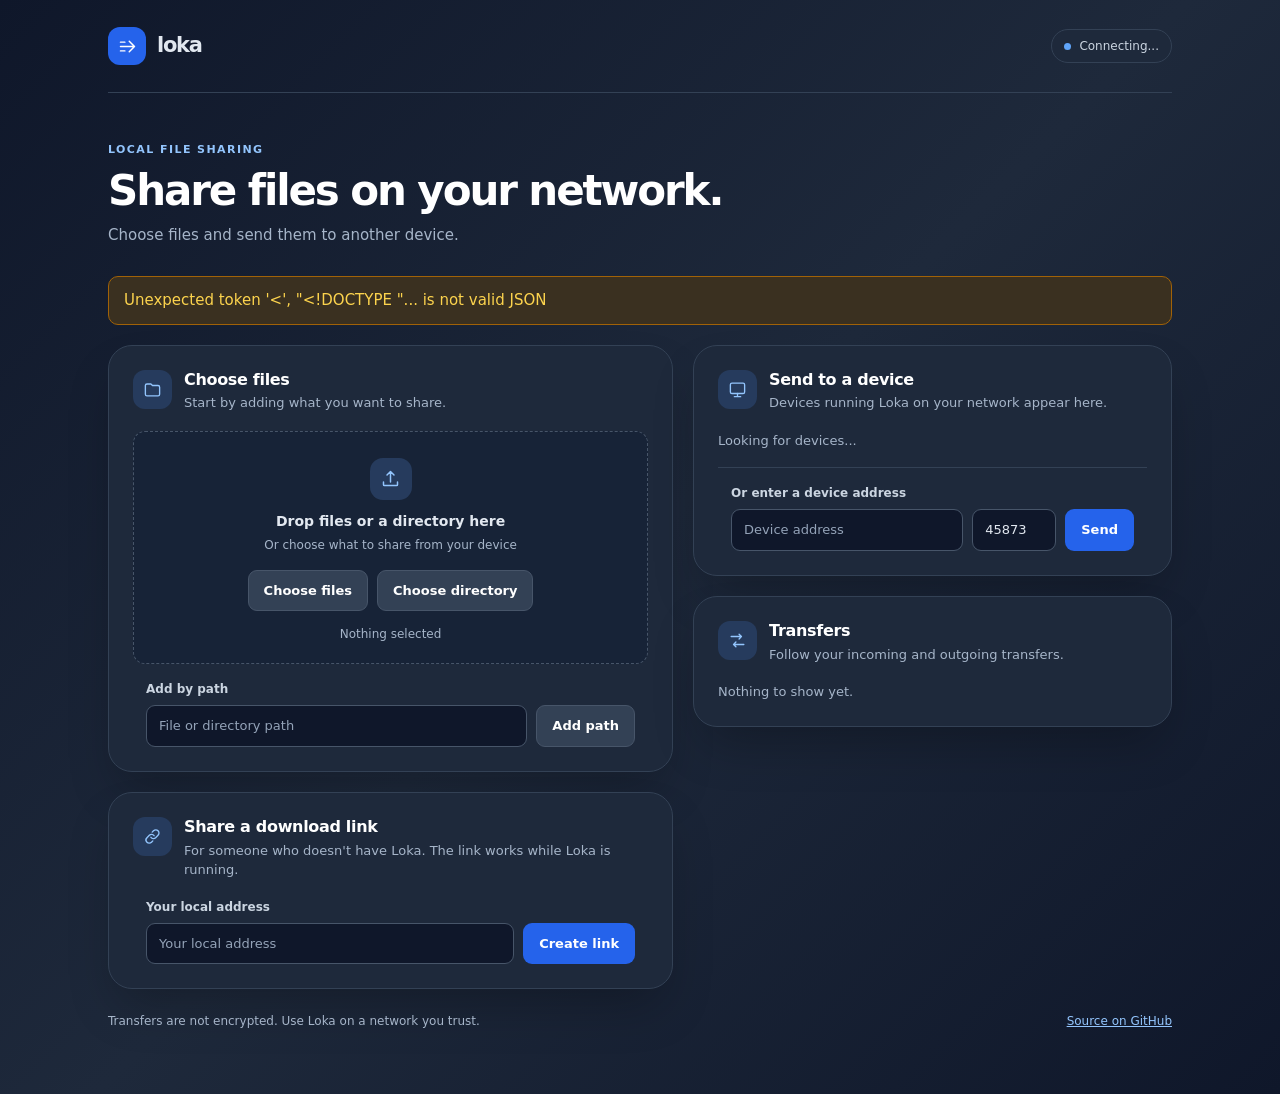
==== index.html @ 394bac28 "chore!: remove the python implementation Delete the Python package, its tests, the packaging files a" ====
<!doctype html>
<html lang="en">
<head>
<meta charset="utf-8">
<meta name="viewport" content="width=device-width,initial-scale=1">
<title>Loka local file sharing</title>
<style>
:root{color-scheme:dark;--ink:#e2e8f0;--muted:#a6b5c9;--line:#334155;--accent:#2563eb;--accent-hover:#1d4ed8;--soft:#263b5d;--row-padding:12px;--action-inset:calc(var(--row-padding) + 1px)}
*{box-sizing:border-box}
body{margin:0;min-height:100vh;background:linear-gradient(135deg,#0f172a,#1e293b,#0f172a);color:var(--ink);font:15px/1.5 ui-sans-serif,system-ui,-apple-system,BlinkMacSystemFont,"Segoe UI",sans-serif}
main{max-width:1120px;margin:auto;padding:0 28px 64px}
header{display:flex;align-items:center;justify-content:space-between;gap:20px;padding:27px 0;border-bottom:1px solid var(--line)}
.brand{display:flex;align-items:center;gap:11px}.logo{display:grid;place-items:center;width:38px;height:38px;border-radius:12px;background:var(--accent);color:white}
.logo svg,.section-icon svg,.drop-icon svg{width:21px;height:21px;fill:none;stroke:currentColor;stroke-width:1.7;stroke-linecap:round;stroke-linejoin:round}
.brand-name{font-size:21px;letter-spacing:-.06em;font-weight:750}.device-badge{display:flex;align-items:center;gap:8px;background:#1e293b;border:1px solid var(--line);border-radius:99px;padding:7px 12px;font-size:12px;color:#cbd5e1;overflow-wrap:anywhere}.device-badge:before{content:"";width:7px;height:7px;flex:none;border-radius:50%;background:#60a5fa}
.intro{padding:49px 0 30px}.eyebrow{margin:0 0 8px;color:#93c5fd;font-size:11px;font-weight:750;letter-spacing:.13em;text-transform:uppercase}h1{margin:0;color:#fff;font-size:clamp(30px,4vw,42px);line-height:1.12;letter-spacing:-.05em;font-weight:700}.intro p:last-child{margin:10px 0 0;color:var(--muted);font-size:15px}
.layout{display:grid;grid-template-columns:minmax(0,1.18fr) minmax(0,1fr);gap:20px;align-items:start}.column{display:grid;gap:20px}.card{min-width:0;background:#1e293b;border:1px solid #334155;border-radius:1.5rem;padding:24px;box-shadow:0 25px 50px -12px #0004}.card-heading{display:flex;align-items:flex-start;gap:12px;margin-bottom:18px}.section-icon{display:grid;place-items:center;flex:none;width:39px;height:39px;border-radius:12px;background:var(--soft);color:#93c5fd}.section-icon svg{width:19px;height:19px}.card-heading h2{margin:0;color:#fff;font-size:16px;line-height:1.3;letter-spacing:-.02em}.card-heading p{margin:3px 0 0;color:var(--muted);font-size:13px}
.row{display:flex;gap:9px;align-items:center;flex-wrap:wrap}.row>*{min-width:0}input:not([type=file]){background:#0f172a;border:1px solid #475569;border-radius:9px;color:var(--ink);padding:10px 12px;font:inherit;font-size:13px;flex:1;min-width:10rem}input::placeholder{color:#94a3b8}button,.button{border:1px solid transparent;border-radius:9px;background:var(--accent);color:#fff;padding:10px 15px;font:inherit;font-size:13px;font-weight:650;cursor:pointer;transition:background .15s,border-color .15s}button:hover,.button:hover{background:var(--accent-hover)}button.secondary,.button.secondary{background:#334155;color:#fff;border-color:#475569}button.secondary:hover,.button.secondary:hover{background:#475569;border-color:#64748b}button:disabled{opacity:.5;cursor:wait}:focus-visible,.button:focus-within{outline:3px solid #93c5fd;outline-offset:2px}
.drop{border:1.5px dashed #475569;border-radius:12px;background:#172337;padding:26px 16px 20px;text-align:center;margin-bottom:16px}.drop.over{border-color:#60a5fa;background:#263b5d}.drop-icon{display:grid;place-items:center;width:42px;height:42px;margin:0 auto 11px;border-radius:13px;background:var(--soft);color:#93c5fd}.drop-title{margin:0;font-weight:650;font-size:14px}.drop-help{margin:4px 0 16px;color:var(--muted);font-size:12px}.drop .row{justify-content:center}#selection{margin:14px 0 0;color:var(--muted);font-size:12px}label.button{display:inline-block}input[type=file]{position:absolute;width:1px;height:1px;overflow:hidden;opacity:0}
.field-label{display:block;margin:0 var(--action-inset) 7px;font-size:12px;font-weight:650;color:#cbd5e1}.manual{margin-top:17px;padding-top:16px;border-top:1px solid #334155}.manual .row{align-items:stretch}#port{flex:0 1 84px;min-width:68px}#selected{padding:0 var(--action-inset);list-style:none;overflow-wrap:anywhere}#selected:empty{display:none}#selected li{display:flex;align-items:center;justify-content:space-between;gap:12px;padding:8px 0;border-bottom:1px solid #334155;font-size:13px}#selected button{flex:none;padding:5px 9px;font-size:12px}
#peers>p,#transfers>p{margin:0;color:var(--muted);font-size:13px}.item{background:#33415580;border:1px solid #475569;border-radius:10px;padding:var(--row-padding);margin-top:10px;overflow-wrap:anywhere}.item strong{color:#fff}.item .row{justify-content:space-between}.item small,.muted,small{color:var(--muted)}.item button{margin-top:5px}.item .row button{margin-top:0}.notice{color:#fbbf24}progress{width:100%;height:.45rem;accent-color:#3b82f6}a{color:#93c5fd;overflow-wrap:anywhere}#message:empty,#incoming-error:empty{display:none}#message{margin-bottom:20px;padding:12px 15px;background:#3a3020;border:1px solid #a16207;border-radius:10px;color:#fcd34d;overflow-wrap:anywhere}.footer-note{margin:23px 0 0;color:#a6b5c9;font-size:12px}
.action-row{padding-inline:var(--action-inset)}
.action-row>button,#peers>.item>button{flex:none;margin-inline-start:auto}
#peers>.item{flex-wrap:nowrap}#peers>.item>button{margin-top:0}
#links button{display:block;margin-inline-start:auto}
.transfer-file,.transfer-files li{white-space:pre-wrap;overflow-wrap:anywhere}
.transfer-files{color:#cbd5e1;font-size:13px}
.transfer-files summary{cursor:pointer}
.transfer-files ul{max-height:12rem;overflow-y:auto;margin:6px 0;padding-inline-start:1.5rem}
.transfer-files li{padding-block:2px}
.footer-note{display:flex;justify-content:space-between;flex-wrap:wrap;gap:8px 20px}.footer-note p{margin:0}
dialog{width:calc(100% - 32px);max-width:480px;border:1px solid var(--line);border-radius:1.5rem;background:#1e293b;color:var(--ink);padding:26px;box-shadow:0 20px 70px #0008}dialog::backdrop{background:#020617b3}dialog h2{margin:0;color:#fff;font-size:20px;letter-spacing:-.03em}dialog p{color:var(--muted);font-size:14px}dialog .row{margin-top:16px}dialog .notice{color:#fbbf24}
@media(max-width:720px){main{padding:0 16px 40px}header{padding:19px 0}.intro{padding:34px 0 23px}.layout{grid-template-columns:1fr;gap:14px}#message{margin-bottom:14px}.column{display:contents}.choose-card{order:1}.device-card{order:2}.transfers-card{order:3}.link-card{order:4}.card{padding:20px}.device-badge{max-width:55%}}
@media(max-width:400px){.device-badge{font-size:11px}}
</style>
</head>
<body><main>
<header><div class="brand"><span class="logo" aria-hidden="true"><svg viewBox="0 0 24 24"><path d="M4 12h16M14 6l6 6-6 6M4 7h5M4 17h5"/></svg></span><span class="brand-name">loka</span></div><span class="device-badge" id="hostname">Connecting...</span></header>
<div class="intro"><p class="eyebrow">Local file sharing</p><h1>Share files on your network.</h1><p>Choose files and send them to another device.</p></div>
<div id="message" role="status"></div>
<div class="layout"><div class="column">
<section class="card choose-card"><div class="card-heading"><span class="section-icon" aria-hidden="true"><svg viewBox="0 0 24 24"><path d="M3 7a2 2 0 0 1 2-2h5l2 2h7a2 2 0 0 1 2 2v9a2 2 0 0 1-2 2H5a2 2 0 0 1-2-2z"/></svg></span><div><h2>Choose files</h2><p>Start by adding what you want to share.</p></div></div>
<div class="drop" id="drop"><span class="drop-icon" aria-hidden="true"><svg viewBox="0 0 24 24"><path d="M12 16V4m-4 4 4-4 4 4M4 16v3a1 1 0 0 0 1 1h14a1 1 0 0 0 1-1v-3"/></svg></span><p class="drop-title">Drop files or a directory here</p><p class="drop-help">Or choose what to share from your device</p><div class="row"><label class="button secondary">Choose files<input id="files" type="file" multiple></label><label class="button secondary">Choose directory<input id="directory" type="file" webkitdirectory multiple></label></div><p id="selection">Nothing selected</p></div>
<label class="field-label" for="paths">Add by path</label><div class="row action-row"><input id="paths" placeholder="File or directory path"><button class="secondary" id="add-path">Add path</button></div><ul id="selected"></ul></section>
<section class="card link-card"><div class="card-heading"><span class="section-icon" aria-hidden="true"><svg viewBox="0 0 24 24"><path d="M10 13a4 4 0 0 0 6 .5l3-3a4 4 0 0 0-5.7-5.7l-1.7 1.7M14 11a4 4 0 0 0-6-.5l-3 3a4 4 0 0 0 5.7 5.7l1.7-1.7"/></svg></span><div><h2>Share a download link</h2><p>For someone who doesn't have Loka. The link works while Loka is running.</p></div></div><label class="field-label" for="link-address">Your local address</label><div class="row action-row"><input id="link-address" placeholder="Your local address"><button id="share">Create link</button></div><div id="links"></div></section>
</div><div class="column">
<section class="card device-card"><div class="card-heading"><span class="section-icon" aria-hidden="true"><svg viewBox="0 0 24 24"><rect x="3" y="4" width="18" height="13" rx="2"/><path d="M8 21h8M12 17v4"/></svg></span><div><h2>Send to a device</h2><p>Devices running Loka on your network appear here.</p></div></div><div id="peers"><p>Looking for devices...</p></div><div class="manual"><label class="field-label" for="address">Or enter a device address</label><div class="row action-row"><input id="address" placeholder="Device address"><input id="port" value="45873" aria-label="Device port"><button id="send">Send</button></div></div></section>
<section class="card transfers-card"><div class="card-heading"><span class="section-icon" aria-hidden="true"><svg viewBox="0 0 24 24"><path d="M4 7h13m-3-3 3 3-3 3M20 17H7m3-3-3 3 3 3"/></svg></span><div><h2>Transfers</h2><p>Follow your incoming and outgoing transfers.</p></div></div><div id="transfers"><p>Nothing to show yet.</p></div></section>
</div></div><footer class="footer-note"><p>Transfers are not encrypted. Use Loka on a network you trust.</p><a href="https://github.com/sprytnyk/loka">Source on GitHub</a></footer>
</main>
<dialog id="incoming" aria-labelledby="incoming-title">
<h2 id="incoming-title">Incoming transfer</h2><p id="incoming-details"></p><div id="incoming-files"></div>
<div class="row"><input id="destination" placeholder="Destination directory" aria-label="Destination directory"><button type="button" class="secondary" id="choose-destination">Browse</button></div>
<p id="incoming-error" class="notice" role="alert"></p>
<div class="row"><button type="button" id="accept-incoming">Accept</button><button type="button" class="secondary" id="decline-incoming">Decline</button></div>
</dialog>
<script>
const key='__LOKA_KEY__';
let selected=[], addressEdited=false, incomingId=null, pendingSelections=new Map();
let renderedPeers;
let actionMessage = '', connectionMessage = '';
const $=id=>document.getElementById(id);
const escapeHtml=s=>String(s).replace(/[&<>"']/g,c=>({'&':'&amp;','<':'&lt;','>':'&gt;','"':'&quot;',"'":'&#39;'}[c]));
function renderMessage() {
  const notice = $('message');
  const text = actionMessage || connectionMessage;
  if (notice.textContent !== text) notice.textContent = text;
}
function message(text) {
  actionMessage = text;
  renderMessage();
}
async function request(path, options) {
  if (location.protocol === 'file:') {
    throw Error('This is a saved copy. Start Loka and open the address it prints.');
  }
  let response;
  try {
    response = await fetch(path, options);
  } catch (error) {
    throw Error('Could not reach Loka. Check that it is still running.', {cause: error});
  }
  const data = await response.json();
  if (!response.ok) throw Error(data.error || 'Request failed');
  return data;
}
async function api(path,data){return request(path,{method:data?'POST':'GET',headers:{'X-Loka-Key':key,...(data?{'Content-Type':'application/json'}:{})},body:data?JSON.stringify(data):undefined})}
function updateSelection(){ $('selection').textContent=selected.length?`${selected.length} ${selected.length===1?'item':'items'} selected`:'Nothing selected';$('selected').innerHTML=selected.map((x,i)=>`<li>${escapeHtml(x.label)} <button class="secondary" data-remove="${i}">Remove</button></li>`).join(''); }
function addFiles(files){
  const groups = new Map();
  for (const file of files) {
    const path = file.webkitRelativePath || file.name;
    if (!file.webkitRelativePath) {
      selected.push({file, path, label: path});
      continue;
    }
    const root = path.split('/')[0];
    if (!groups.has(root)) groups.set(root, {});
    selected.push({file, path, label: path, group: groups.get(root)});
  }
  updateSelection();
}
for (const id of ['files', 'directory']) {
  $(id).onchange = e => {
    addFiles(e.target.files);
    e.target.value = '';
  };
}
$('add-path').onclick=()=>{let path=$('paths').value.trim();if(path){selected.push({path,label:path});$('paths').value='';updateSelection()}};
$('selected').onclick=e=>{if(e.target.dataset.remove!==undefined){selected.splice(Number(e.target.dataset.remove),1);updateSelection()}};
const drop=$('drop');for(const event of ['dragenter','dragover'])drop.addEventListener(event,e=>{e.preventDefault();drop.classList.add('over')});for(const event of ['dragleave','drop'])drop.addEventListener(event,e=>{e.preventDefault();drop.classList.remove('over')});
async function readEntry(entry, group, prefix = '') {
  const path = prefix + entry.name;
  if (entry.isFile) {
    const file = await new Promise((resolve, reject) => entry.file(resolve, reject));
    return [{file, path, label: path, group}];
  }
  if (!entry.isDirectory) return [];
  const reader = entry.createReader();
  const items = [];
  while (true) {
    const children = await new Promise((resolve, reject) => reader.readEntries(resolve, reject));
    if (!children.length) break;
    for (const child of children) {
      for (const item of await readEntry(child, group, path + '/')) items.push(item);
    }
  }
  return items.length ? items : [{directory: true, path, label: path, group}];
}
drop.addEventListener('drop', async e => {
  try {
    const entries = Array.from(e.dataTransfer.items || [], item => item.webkitGetAsEntry?.()).filter(Boolean);
    if (!entries.length) {
      addFiles(e.dataTransfer.files);
      return;
    }
    const items = [];
    for (const entry of entries) {
      for (const item of await readEntry(entry, {})) items.push(item);
    }
    selected = selected.concat(items);
    updateSelection();
  } catch (error) {
    message(error.message);
  }
});
async function paths(items = selected) {
  if (!items.length) throw Error('Choose files or directories first.');
  const sessions = new Map();
  const result = [];
  for (const item of items) {
    if (!item.file && !item.directory) {
      result.push(item.path);
      continue;
    }
    const group = item.group ?? item;
    const first = !sessions.has(group);
    if (first) sessions.set(group, crypto.randomUUID().replaceAll('-', ''));
    message(`Preparing ${item.label}…`);
    const headers = {
      'X-Loka-Key': key,
      'X-Upload-Session': sessions.get(group),
      'X-File-Path': encodeURIComponent(item.path),
    };
    if (item.directory) headers['X-Entry-Type'] = 'directory';
    let data;
    try {
      data = await request('/api/upload', {method: 'POST', headers, body: item.file});
    } catch (error) {
      throw Error(`Could not upload ${item.label}: ${error.message}`, {cause: error});
    }
    if (first) result.push(data.path);
  }
  message('');
  return result;
}
async function run(button,fn){button.disabled=true;message('');try{await fn()}catch(e){message(e.message)}finally{button.disabled=false}}
async function send(host,port,button){await run(button,async()=>{let items=[...selected];let result=await api('/api/send',{paths:await paths(items),host,port:Number(port)});pendingSelections.set(result.id,items);await refresh()})}
$('send').onclick=e=>send($('address').value.trim(),$('port').value,e.target);
$('share').onclick=e=>run(e.target,async()=>{await api('/api/share',{paths:await paths()});await refresh()});
$('peers').onclick=e=>{let button=e.target.closest('button[data-host]');if(button)send(button.dataset.host,button.dataset.port,button)};
$('transfers').onclick=e=>{let button=e.target.closest('button[data-cancel]');if(button)run(button,async()=>{await api('/api/cancel',{id:button.dataset.cancel});await refresh()})};
$('incoming').addEventListener('cancel',e=>e.preventDefault());
async function incomingAction(button,action){button.disabled=true;$('incoming-error').textContent='';try{await action();await refresh()}catch(e){$('incoming-error').textContent=e.message}finally{button.disabled=false}}
$('choose-destination').onclick=e=>incomingAction(e.target,async()=>{let result=await api('/api/choose-destination',{});if(result.destination)$('destination').value=result.destination});
$('accept-incoming').onclick=e=>incomingAction(e.target,async()=>{let destination=$('destination').value.trim();if(!destination)throw Error('Choose or enter a destination directory.');await api('/api/accept',{id:incomingId,destination})});
$('decline-incoming').onclick=e=>incomingAction(e.target,()=>api('/api/cancel',{id:incomingId}));
$('links').onclick=e=>{let button=e.target.closest('button[data-unshare]');if(button)run(button,async()=>{await api('/api/unshare',{token:button.dataset.unshare});button.closest('.item').remove()})};
function renderPeers(data) {
  const list = $('peers');
  const markup = data.peers.length
    ? data.peers.map(peer => `<div class="item row"><span><strong>${escapeHtml(peer.name)}</strong><br><small>${escapeHtml(peer.host)}</small></span><button data-host="${escapeHtml(peer.host)}" data-port="${peer.port}">Send</button></div>`).join('')
    : `<p>${escapeHtml(data.discovery_error || 'No devices found yet. You can enter an address below.')}</p>`;
  if (markup === renderedPeers) return;
  const active = document.activeElement;
  const focused = list.contains(active) ? active.dataset : null;
  list.innerHTML = markup;
  renderedPeers = markup;
  if (focused) {
    const replacement = Array.from(list.querySelectorAll('button')).find(
      button => button.dataset.host === focused.host && button.dataset.port === focused.port
    );
    replacement?.focus();
  }
}
function fileNames(items) {
  if (!items.length) return '';
  if (items.length === 1) return `<small class="transfer-file"><bdi>${escapeHtml(items[0])}</bdi></small>`;
  const names = items.map(name => `<li><bdi>${escapeHtml(name)}</bdi></li>`).join('');
  return `<details class="transfer-files">
    <summary>${items.length.toLocaleString()} names</summary>
    <ul tabindex="0" aria-label="File and directory names">${names}</ul>
  </details>`;
}
function renderTransfers(transfers) {
  const list = $('transfers');
  if (!transfers.length) {
    if (!list.firstElementChild?.matches('p')) list.innerHTML = '<p>Nothing to show yet.</p>';
    return;
  }
  if (list.firstElementChild?.matches('p')) list.firstElementChild.remove();
  const cards = new Map(Array.from(list.children, card => [card.dataset.transfer, card]));
  let previousCard = null;
  for (const transfer of transfers.slice().reverse()) {
    let card = cards.get(transfer.id);
    if (!card) {
      card = document.createElement('div');
      card.className = 'item';
      card.dataset.transfer = transfer.id;
      card.innerHTML = `<div class="row"><strong>${transfer.direction === 'incoming' ? 'From' : 'To'} ${escapeHtml(transfer.name)}</strong><span class="transfer-status"></span></div>
        ${fileNames(transfer.items || [])}
        <p class="notice" hidden></p><progress max="100" hidden></progress>
        <button class="secondary" data-cancel="${escapeHtml(transfer.id)}" hidden>Cancel</button>`;
      if (previousCard) previousCard.after(card);
      else list.prepend(card);
    }
    previousCard = card;
    cards.delete(transfer.id);
    const waiting = transfer.direction === 'incoming' && transfer.status === 'waiting';
    const active = ['waiting', 'accepted', 'receiving', 'sending', 'preparing'].includes(transfer.status);
    card.querySelector('.transfer-status').textContent = `${transfer.status} · ${transfer.progress}%`;
    const error = card.querySelector('.notice');
    error.textContent = transfer.error || '';
    error.hidden = !transfer.error;
    const progress = card.querySelector('progress');
    progress.value = transfer.progress;
    progress.hidden = !active;
    card.querySelector('button[data-cancel]').hidden = waiting || !active;
  }
  for (const card of cards.values()) card.remove();
}
async function refresh() {
  const data = await api('/api/state');
  for (const transfer of data.transfers) {
    const items = pendingSelections.get(transfer.id);
    if (!items) continue;
    if (transfer.status === 'complete') {
      selected = selected.filter(item => !items.includes(item));
      pendingSelections.delete(transfer.id);
      updateSelection();
    } else if (['failed', 'cancelled'].includes(transfer.status)) {
      pendingSelections.delete(transfer.id);
    }
  }
  $('hostname').textContent = `This device: ${data.name}`;
  const addressInput = $('link-address');
  const suggestedAddress = data.addresses[0] || '';
  if (!addressEdited && addressInput.value !== suggestedAddress) {
    addressInput.value = suggestedAddress;
  }
  renderPeers(data);
  const incoming = data.transfers.find(t => t.direction === 'incoming' && t.status === 'waiting');
  const dialog = $('incoming');
  if (incoming && incoming.id !== incomingId) {
    incomingId = incoming.id;
    $('destination').value = data.destination || '';
    $('incoming-error').textContent = '';
    $('incoming-details').textContent = `From ${incoming.name}`;
    $('incoming-files').innerHTML = fileNames(incoming.items || []);
    if (!dialog.open) dialog.showModal();
  } else if (!incoming && incomingId) {
    incomingId = null;
    dialog.close();
  }
  renderTransfers(data.transfers.filter(t => t.status !== 'shared'));

  const shared = data.transfers.filter(t => t.status === 'shared');
  $('links').innerHTML = shared.map(transfer => {
    const address = $('link-address').value.trim();
    const url = `http://${address}:${location.port}/download/${transfer.token}`;
    return `<div class="item"><a href="${escapeHtml(url)}">${escapeHtml(url)}</a><div><button class="secondary" data-unshare="${transfer.token}">Stop sharing</button></div></div>`;
  }).join('');
}
async function poll() {
  try {
    await refresh();
    connectionMessage = '';
  } catch (error) {
    connectionMessage = error.message;
  }
  renderMessage();
}
$('link-address').oninput=()=>{
  addressEdited = true;
  poll();
};
poll();
setInterval(poll, 3000);
</script></body></html>
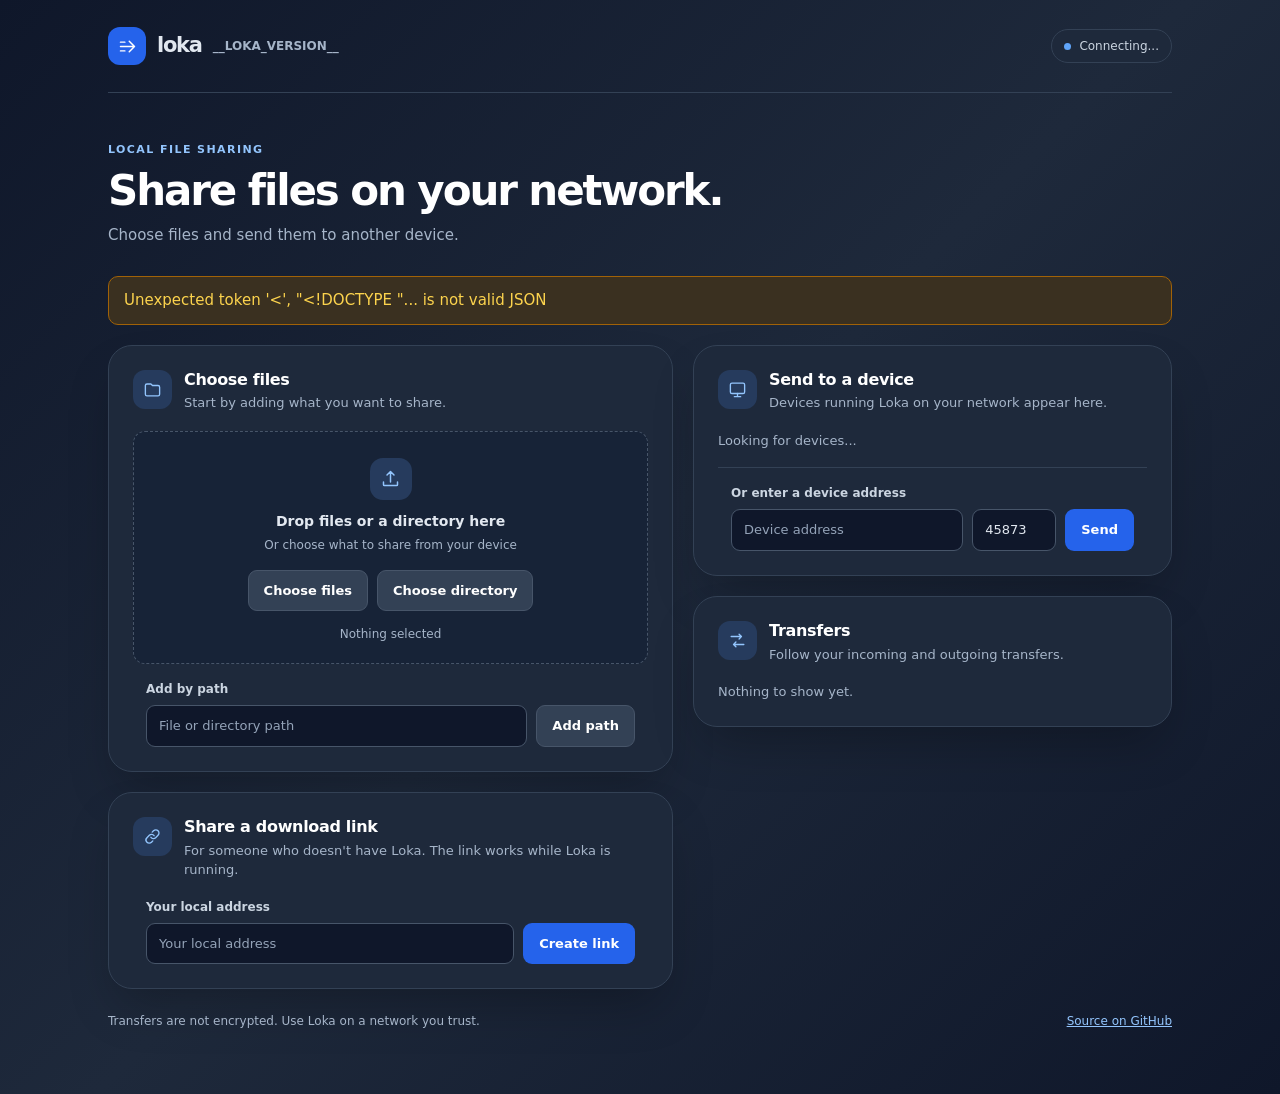
==== commit e0423400: "feat(ui): serve the page with system file pickers Embed the page in the binary and serve it, with it" ====
--- a/index.html
+++ b/index.html
@@ -12,11 +12,11 @@
 header{display:flex;align-items:center;justify-content:space-between;gap:20px;padding:27px 0;border-bottom:1px solid var(--line)}
 .brand{display:flex;align-items:center;gap:11px}.logo{display:grid;place-items:center;width:38px;height:38px;border-radius:12px;background:var(--accent);color:white}
 .logo svg,.section-icon svg,.drop-icon svg{width:21px;height:21px;fill:none;stroke:currentColor;stroke-width:1.7;stroke-linecap:round;stroke-linejoin:round}
-.brand-name{font-size:21px;letter-spacing:-.06em;font-weight:750}.device-badge{display:flex;align-items:center;gap:8px;background:#1e293b;border:1px solid var(--line);border-radius:99px;padding:7px 12px;font-size:12px;color:#cbd5e1;overflow-wrap:anywhere}.device-badge:before{content:"";width:7px;height:7px;flex:none;border-radius:50%;background:#60a5fa}
+.brand-name{font-size:21px;letter-spacing:-.06em;font-weight:750}.brand-version{color:var(--muted);font-size:12px;font-weight:600}.device-badge{display:flex;align-items:center;gap:8px;background:#1e293b;border:1px solid var(--line);border-radius:99px;padding:7px 12px;font-size:12px;color:#cbd5e1;overflow-wrap:anywhere}.device-badge:before{content:"";width:7px;height:7px;flex:none;border-radius:50%;background:#60a5fa}
 .intro{padding:49px 0 30px}.eyebrow{margin:0 0 8px;color:#93c5fd;font-size:11px;font-weight:750;letter-spacing:.13em;text-transform:uppercase}h1{margin:0;color:#fff;font-size:clamp(30px,4vw,42px);line-height:1.12;letter-spacing:-.05em;font-weight:700}.intro p:last-child{margin:10px 0 0;color:var(--muted);font-size:15px}
 .layout{display:grid;grid-template-columns:minmax(0,1.18fr) minmax(0,1fr);gap:20px;align-items:start}.column{display:grid;gap:20px}.card{min-width:0;background:#1e293b;border:1px solid #334155;border-radius:1.5rem;padding:24px;box-shadow:0 25px 50px -12px #0004}.card-heading{display:flex;align-items:flex-start;gap:12px;margin-bottom:18px}.section-icon{display:grid;place-items:center;flex:none;width:39px;height:39px;border-radius:12px;background:var(--soft);color:#93c5fd}.section-icon svg{width:19px;height:19px}.card-heading h2{margin:0;color:#fff;font-size:16px;line-height:1.3;letter-spacing:-.02em}.card-heading p{margin:3px 0 0;color:var(--muted);font-size:13px}
-.row{display:flex;gap:9px;align-items:center;flex-wrap:wrap}.row>*{min-width:0}input:not([type=file]){background:#0f172a;border:1px solid #475569;border-radius:9px;color:var(--ink);padding:10px 12px;font:inherit;font-size:13px;flex:1;min-width:10rem}input::placeholder{color:#94a3b8}button,.button{border:1px solid transparent;border-radius:9px;background:var(--accent);color:#fff;padding:10px 15px;font:inherit;font-size:13px;font-weight:650;cursor:pointer;transition:background .15s,border-color .15s}button:hover,.button:hover{background:var(--accent-hover)}button.secondary,.button.secondary{background:#334155;color:#fff;border-color:#475569}button.secondary:hover,.button.secondary:hover{background:#475569;border-color:#64748b}button:disabled{opacity:.5;cursor:wait}:focus-visible,.button:focus-within{outline:3px solid #93c5fd;outline-offset:2px}
-.drop{border:1.5px dashed #475569;border-radius:12px;background:#172337;padding:26px 16px 20px;text-align:center;margin-bottom:16px}.drop.over{border-color:#60a5fa;background:#263b5d}.drop-icon{display:grid;place-items:center;width:42px;height:42px;margin:0 auto 11px;border-radius:13px;background:var(--soft);color:#93c5fd}.drop-title{margin:0;font-weight:650;font-size:14px}.drop-help{margin:4px 0 16px;color:var(--muted);font-size:12px}.drop .row{justify-content:center}#selection{margin:14px 0 0;color:var(--muted);font-size:12px}label.button{display:inline-block}input[type=file]{position:absolute;width:1px;height:1px;overflow:hidden;opacity:0}
+.row{display:flex;gap:9px;align-items:center;flex-wrap:wrap}.row>*{min-width:0}input{background:#0f172a;border:1px solid #475569;border-radius:9px;color:var(--ink);padding:10px 12px;font:inherit;font-size:13px;flex:1;min-width:10rem}input::placeholder{color:#94a3b8}button,.button{border:1px solid transparent;border-radius:9px;background:var(--accent);color:#fff;padding:10px 15px;font:inherit;font-size:13px;font-weight:650;cursor:pointer;transition:background .15s,border-color .15s}button:hover,.button:hover{background:var(--accent-hover)}button.secondary,.button.secondary{background:#334155;color:#fff;border-color:#475569}button.secondary:hover,.button.secondary:hover{background:#475569;border-color:#64748b}button:disabled{opacity:.5;cursor:wait}:focus-visible,.button:focus-within{outline:3px solid #93c5fd;outline-offset:2px}
+.drop{border:1.5px dashed #475569;border-radius:12px;background:#172337;padding:26px 16px 20px;text-align:center;margin-bottom:16px}.drop.over{border-color:#60a5fa;background:#263b5d}.drop-icon{display:grid;place-items:center;width:42px;height:42px;margin:0 auto 11px;border-radius:13px;background:var(--soft);color:#93c5fd}.drop-title{margin:0;font-weight:650;font-size:14px}.drop-help{margin:4px 0 16px;color:var(--muted);font-size:12px}.drop .row{justify-content:center}#selection{margin:14px 0 0;color:var(--muted);font-size:12px}
 .field-label{display:block;margin:0 var(--action-inset) 7px;font-size:12px;font-weight:650;color:#cbd5e1}.manual{margin-top:17px;padding-top:16px;border-top:1px solid #334155}.manual .row{align-items:stretch}#port{flex:0 1 84px;min-width:68px}#selected{padding:0 var(--action-inset);list-style:none;overflow-wrap:anywhere}#selected:empty{display:none}#selected li{display:flex;align-items:center;justify-content:space-between;gap:12px;padding:8px 0;border-bottom:1px solid #334155;font-size:13px}#selected button{flex:none;padding:5px 9px;font-size:12px}
 #peers>p,#transfers>p{margin:0;color:var(--muted);font-size:13px}.item{background:#33415580;border:1px solid #475569;border-radius:10px;padding:var(--row-padding);margin-top:10px;overflow-wrap:anywhere}.item strong{color:#fff}.item .row{justify-content:space-between}.item small,.muted,small{color:var(--muted)}.item button{margin-top:5px}.item .row button{margin-top:0}.notice{color:#fbbf24}progress{width:100%;height:.45rem;accent-color:#3b82f6}a{color:#93c5fd;overflow-wrap:anywhere}#message:empty,#incoming-error:empty{display:none}#message{margin-bottom:20px;padding:12px 15px;background:#3a3020;border:1px solid #a16207;border-radius:10px;color:#fcd34d;overflow-wrap:anywhere}.footer-note{margin:23px 0 0;color:#a6b5c9;font-size:12px}
 .action-row{padding-inline:var(--action-inset)}
@@ -35,12 +35,12 @@
 </style>
 </head>
 <body><main>
-<header><div class="brand"><span class="logo" aria-hidden="true"><svg viewBox="0 0 24 24"><path d="M4 12h16M14 6l6 6-6 6M4 7h5M4 17h5"/></svg></span><span class="brand-name">loka</span></div><span class="device-badge" id="hostname">Connecting...</span></header>
+<header><div class="brand"><span class="logo" aria-hidden="true"><svg viewBox="0 0 24 24"><path d="M4 12h16M14 6l6 6-6 6M4 7h5M4 17h5"/></svg></span><span class="brand-name">loka</span><span class="brand-version">__LOKA_VERSION__</span></div><span class="device-badge" id="hostname">Connecting...</span></header>
 <div class="intro"><p class="eyebrow">Local file sharing</p><h1>Share files on your network.</h1><p>Choose files and send them to another device.</p></div>
 <div id="message" role="status"></div>
 <div class="layout"><div class="column">
 <section class="card choose-card"><div class="card-heading"><span class="section-icon" aria-hidden="true"><svg viewBox="0 0 24 24"><path d="M3 7a2 2 0 0 1 2-2h5l2 2h7a2 2 0 0 1 2 2v9a2 2 0 0 1-2 2H5a2 2 0 0 1-2-2z"/></svg></span><div><h2>Choose files</h2><p>Start by adding what you want to share.</p></div></div>
-<div class="drop" id="drop"><span class="drop-icon" aria-hidden="true"><svg viewBox="0 0 24 24"><path d="M12 16V4m-4 4 4-4 4 4M4 16v3a1 1 0 0 0 1 1h14a1 1 0 0 0 1-1v-3"/></svg></span><p class="drop-title">Drop files or a directory here</p><p class="drop-help">Or choose what to share from your device</p><div class="row"><label class="button secondary">Choose files<input id="files" type="file" multiple></label><label class="button secondary">Choose directory<input id="directory" type="file" webkitdirectory multiple></label></div><p id="selection">Nothing selected</p></div>
+<div class="drop" id="drop"><span class="drop-icon" aria-hidden="true"><svg viewBox="0 0 24 24"><path d="M12 16V4m-4 4 4-4 4 4M4 16v3a1 1 0 0 0 1 1h14a1 1 0 0 0 1-1v-3"/></svg></span><p class="drop-title">Drop files or a directory here</p><p class="drop-help">Or choose what to share from your device</p><div class="row"><button class="secondary" id="pick-files">Choose files</button><button class="secondary" id="pick-folder">Choose directory</button></div><p id="selection">Nothing selected</p></div>
 <label class="field-label" for="paths">Add by path</label><div class="row action-row"><input id="paths" placeholder="File or directory path"><button class="secondary" id="add-path">Add path</button></div><ul id="selected"></ul></section>
 <section class="card link-card"><div class="card-heading"><span class="section-icon" aria-hidden="true"><svg viewBox="0 0 24 24"><path d="M10 13a4 4 0 0 0 6 .5l3-3a4 4 0 0 0-5.7-5.7l-1.7 1.7M14 11a4 4 0 0 0-6-.5l-3 3a4 4 0 0 0 5.7 5.7l1.7-1.7"/></svg></span><div><h2>Share a download link</h2><p>For someone who doesn't have Loka. The link works while Loka is running.</p></div></div><label class="field-label" for="link-address">Your local address</label><div class="row action-row"><input id="link-address" placeholder="Your local address"><button id="share">Create link</button></div><div id="links"></div></section>
 </div><div class="column">
@@ -100,11 +100,15 @@
   }
   updateSelection();
 }
-for (const id of ['files', 'directory']) {
-  $(id).onchange = e => {
-    addFiles(e.target.files);
-    e.target.value = '';
-  };
+async function pick(kind) {
+  const result = await api('/api/pick', {kind});
+  return result.paths;
+}
+for (const [id, kind] of [['pick-files', 'files'], ['pick-folder', 'folder']]) {
+  $(id).onclick = e => run(e.target, async () => {
+    for (const path of await pick(kind)) selected.push({path, label: path});
+    updateSelection();
+  });
 }
 $('add-path').onclick=()=>{let path=$('paths').value.trim();if(path){selected.push({path,label:path});$('paths').value='';updateSelection()}};
 $('selected').onclick=e=>{if(e.target.dataset.remove!==undefined){selected.splice(Number(e.target.dataset.remove),1);updateSelection()}};
@@ -182,10 +186,10 @@
 $('transfers').onclick=e=>{let button=e.target.closest('button[data-cancel]');if(button)run(button,async()=>{await api('/api/cancel',{id:button.dataset.cancel});await refresh()})};
 $('incoming').addEventListener('cancel',e=>e.preventDefault());
 async function incomingAction(button,action){button.disabled=true;$('incoming-error').textContent='';try{await action();await refresh()}catch(e){$('incoming-error').textContent=e.message}finally{button.disabled=false}}
-$('choose-destination').onclick=e=>incomingAction(e.target,async()=>{let result=await api('/api/choose-destination',{});if(result.destination)$('destination').value=result.destination});
+$('choose-destination').onclick=e=>incomingAction(e.target,async()=>{let [destination]=await pick('folder');if(destination)$('destination').value=destination});
 $('accept-incoming').onclick=e=>incomingAction(e.target,async()=>{let destination=$('destination').value.trim();if(!destination)throw Error('Choose or enter a destination directory.');await api('/api/accept',{id:incomingId,destination})});
 $('decline-incoming').onclick=e=>incomingAction(e.target,()=>api('/api/cancel',{id:incomingId}));
-$('links').onclick=e=>{let button=e.target.closest('button[data-unshare]');if(button)run(button,async()=>{await api('/api/unshare',{token:button.dataset.unshare});button.closest('.item').remove()})};
+$('links').onclick=e=>{let button=e.target.closest('button[data-unshare]');if(button)run(button,async()=>{await api('/api/cancel',{id:button.dataset.unshare});button.closest('.item').remove()})};
 function renderPeers(data) {
   const list = $('peers');
   const markup = data.peers.length
@@ -237,7 +241,7 @@
     previousCard = card;
     cards.delete(transfer.id);
     const waiting = transfer.direction === 'incoming' && transfer.status === 'waiting';
-    const active = ['waiting', 'accepted', 'receiving', 'sending', 'preparing'].includes(transfer.status);
+    const active = ['waiting', 'accepted', 'receiving', 'sending'].includes(transfer.status);
     card.querySelector('.transfer-status').textContent = `${transfer.status} · ${transfer.progress}%`;
     const error = card.querySelector('.notice');
     error.textContent = transfer.error || '';
@@ -288,7 +292,7 @@
   $('links').innerHTML = shared.map(transfer => {
     const address = $('link-address').value.trim();
     const url = `http://${address}:${location.port}/download/${transfer.token}`;
-    return `<div class="item"><a href="${escapeHtml(url)}">${escapeHtml(url)}</a><div><button class="secondary" data-unshare="${transfer.token}">Stop sharing</button></div></div>`;
+    return `<div class="item"><a href="${escapeHtml(url)}">${escapeHtml(url)}</a><div><button class="secondary" data-unshare="${escapeHtml(transfer.id)}">Stop sharing</button></div></div>`;
   }).join('');
 }
 async function poll() {
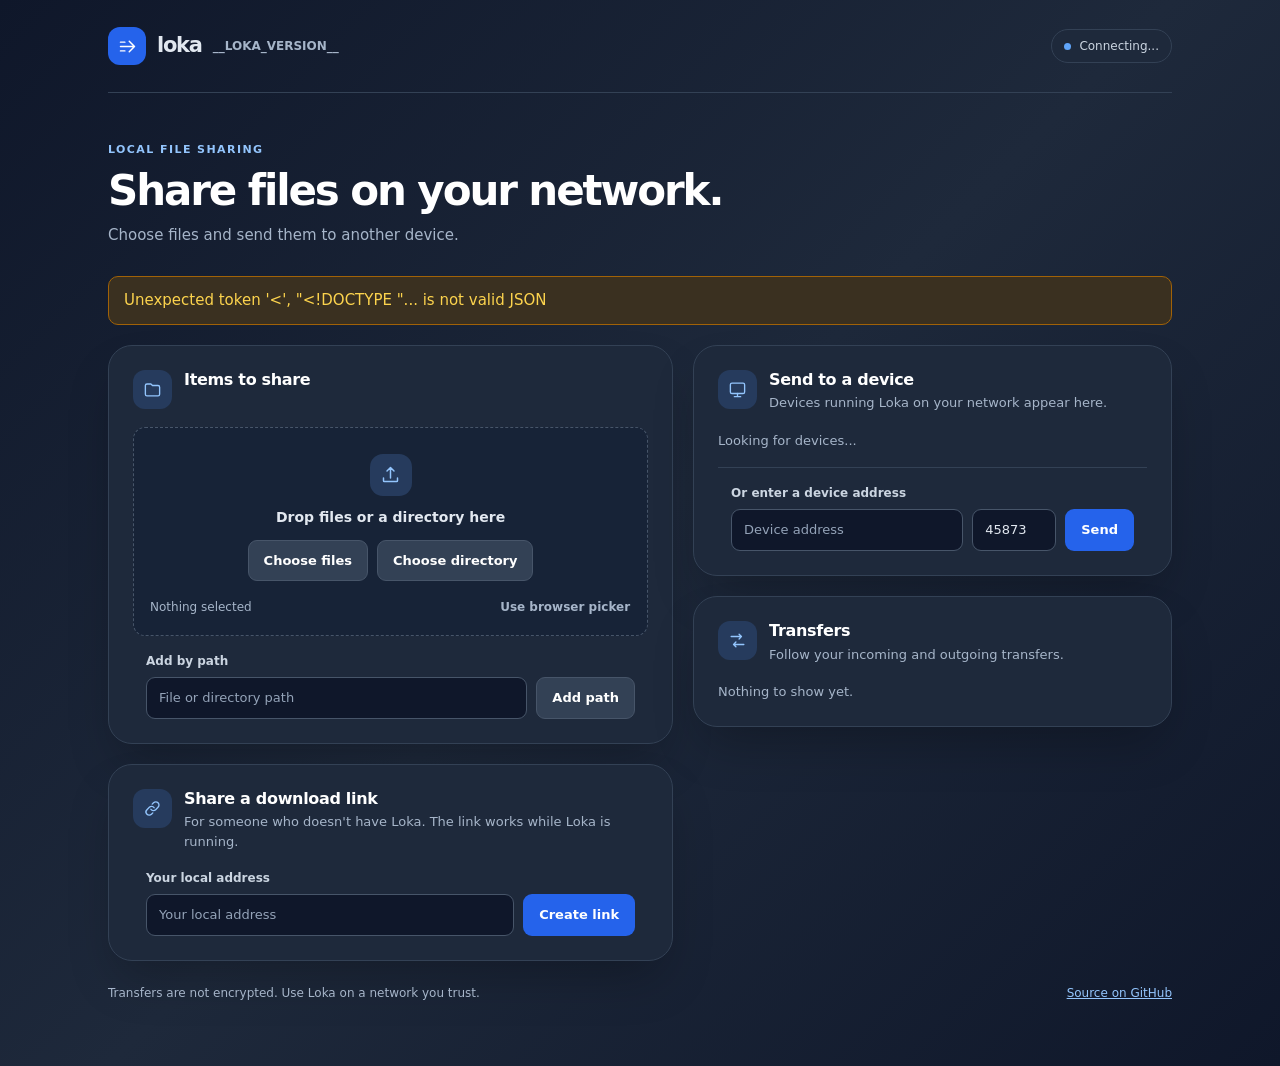
==== commit 5350e0ec: "feat(ui): fall back to the browser's file picker Without a desktop picker, Choose files and Choose d" ====
--- a/index.html
+++ b/index.html
@@ -16,7 +16,9 @@
 .intro{padding:49px 0 30px}.eyebrow{margin:0 0 8px;color:#93c5fd;font-size:11px;font-weight:750;letter-spacing:.13em;text-transform:uppercase}h1{margin:0;color:#fff;font-size:clamp(30px,4vw,42px);line-height:1.12;letter-spacing:-.05em;font-weight:700}.intro p:last-child{margin:10px 0 0;color:var(--muted);font-size:15px}
 .layout{display:grid;grid-template-columns:minmax(0,1.18fr) minmax(0,1fr);gap:20px;align-items:start}.column{display:grid;gap:20px}.card{min-width:0;background:#1e293b;border:1px solid #334155;border-radius:1.5rem;padding:24px;box-shadow:0 25px 50px -12px #0004}.card-heading{display:flex;align-items:flex-start;gap:12px;margin-bottom:18px}.section-icon{display:grid;place-items:center;flex:none;width:39px;height:39px;border-radius:12px;background:var(--soft);color:#93c5fd}.section-icon svg{width:19px;height:19px}.card-heading h2{margin:0;color:#fff;font-size:16px;line-height:1.3;letter-spacing:-.02em}.card-heading p{margin:3px 0 0;color:var(--muted);font-size:13px}
 .row{display:flex;gap:9px;align-items:center;flex-wrap:wrap}.row>*{min-width:0}input{background:#0f172a;border:1px solid #475569;border-radius:9px;color:var(--ink);padding:10px 12px;font:inherit;font-size:13px;flex:1;min-width:10rem}input::placeholder{color:#94a3b8}button,.button{border:1px solid transparent;border-radius:9px;background:var(--accent);color:#fff;padding:10px 15px;font:inherit;font-size:13px;font-weight:650;cursor:pointer;transition:background .15s,border-color .15s}button:hover,.button:hover{background:var(--accent-hover)}button.secondary,.button.secondary{background:#334155;color:#fff;border-color:#475569}button.secondary:hover,.button.secondary:hover{background:#475569;border-color:#64748b}button:disabled{opacity:.5;cursor:wait}:focus-visible,.button:focus-within{outline:3px solid #93c5fd;outline-offset:2px}
-.drop{border:1.5px dashed #475569;border-radius:12px;background:#172337;padding:26px 16px 20px;text-align:center;margin-bottom:16px}.drop.over{border-color:#60a5fa;background:#263b5d}.drop-icon{display:grid;place-items:center;width:42px;height:42px;margin:0 auto 11px;border-radius:13px;background:var(--soft);color:#93c5fd}.drop-title{margin:0;font-weight:650;font-size:14px}.drop-help{margin:4px 0 16px;color:var(--muted);font-size:12px}.drop .row{justify-content:center}#selection{margin:14px 0 0;color:var(--muted);font-size:12px}
+.drop{border:1.5px dashed #475569;border-radius:12px;background:#172337;padding:26px 16px 12px;text-align:center;margin-bottom:16px}.drop.over{border-color:#60a5fa;background:#263b5d}.drop-icon{display:grid;place-items:center;width:42px;height:42px;margin:0 auto 11px;border-radius:13px;background:var(--soft);color:#93c5fd}.drop-title{margin:0;font-weight:650;font-size:14px}.drop .row{justify-content:center;margin-top:12px}
+.picker-footer{display:flex;align-items:center;justify-content:space-between;flex-wrap:wrap;gap:2px 12px;margin-top:10px;text-align:left}#selection{margin:0;color:var(--muted);font-size:12px}
+button.picker-mode{margin-inline-start:auto;margin-inline-end:-8px;min-height:32px;padding:4px 8px;border-radius:6px;background:transparent;color:var(--muted);font-size:12px;font-weight:600}button.picker-mode:hover{background:#26354a;color:var(--ink)}
 .field-label{display:block;margin:0 var(--action-inset) 7px;font-size:12px;font-weight:650;color:#cbd5e1}.manual{margin-top:17px;padding-top:16px;border-top:1px solid #334155}.manual .row{align-items:stretch}#port{flex:0 1 84px;min-width:68px}#selected{padding:0 var(--action-inset);list-style:none;overflow-wrap:anywhere}#selected:empty{display:none}#selected li{display:flex;align-items:center;justify-content:space-between;gap:12px;padding:8px 0;border-bottom:1px solid #334155;font-size:13px}#selected button{flex:none;padding:5px 9px;font-size:12px}
 #peers>p,#transfers>p{margin:0;color:var(--muted);font-size:13px}.item{background:#33415580;border:1px solid #475569;border-radius:10px;padding:var(--row-padding);margin-top:10px;overflow-wrap:anywhere}.item strong{color:#fff}.item .row{justify-content:space-between}.item small,.muted,small{color:var(--muted)}.item button{margin-top:5px}.item .row button{margin-top:0}.notice{color:#fbbf24}progress{width:100%;height:.45rem;accent-color:#3b82f6}a{color:#93c5fd;overflow-wrap:anywhere}#message:empty,#incoming-error:empty{display:none}#message{margin-bottom:20px;padding:12px 15px;background:#3a3020;border:1px solid #a16207;border-radius:10px;color:#fcd34d;overflow-wrap:anywhere}.footer-note{margin:23px 0 0;color:#a6b5c9;font-size:12px}
 .action-row{padding-inline:var(--action-inset)}
@@ -39,8 +41,11 @@
 <div class="intro"><p class="eyebrow">Local file sharing</p><h1>Share files on your network.</h1><p>Choose files and send them to another device.</p></div>
 <div id="message" role="status"></div>
 <div class="layout"><div class="column">
-<section class="card choose-card"><div class="card-heading"><span class="section-icon" aria-hidden="true"><svg viewBox="0 0 24 24"><path d="M3 7a2 2 0 0 1 2-2h5l2 2h7a2 2 0 0 1 2 2v9a2 2 0 0 1-2 2H5a2 2 0 0 1-2-2z"/></svg></span><div><h2>Choose files</h2><p>Start by adding what you want to share.</p></div></div>
-<div class="drop" id="drop"><span class="drop-icon" aria-hidden="true"><svg viewBox="0 0 24 24"><path d="M12 16V4m-4 4 4-4 4 4M4 16v3a1 1 0 0 0 1 1h14a1 1 0 0 0 1-1v-3"/></svg></span><p class="drop-title">Drop files or a directory here</p><p class="drop-help">Or choose what to share from your device</p><div class="row"><button class="secondary" id="pick-files">Choose files</button><button class="secondary" id="pick-folder">Choose directory</button></div><p id="selection">Nothing selected</p></div>
+<section class="card choose-card"><div class="card-heading"><span class="section-icon" aria-hidden="true"><svg viewBox="0 0 24 24"><path d="M3 7a2 2 0 0 1 2-2h5l2 2h7a2 2 0 0 1 2 2v9a2 2 0 0 1-2 2H5a2 2 0 0 1-2-2z"/></svg></span><div><h2>Items to share</h2></div></div>
+<div class="drop" id="drop"><span class="drop-icon" aria-hidden="true"><svg viewBox="0 0 24 24"><path d="M12 16V4m-4 4 4-4 4 4M4 16v3a1 1 0 0 0 1 1h14a1 1 0 0 0 1-1v-3"/></svg></span><p class="drop-title">Drop files or a directory here</p>
+<div class="row"><button class="secondary" id="pick-files">Choose files</button><button class="secondary" id="pick-directory">Choose directory</button></div>
+<input id="browse-files" type="file" multiple hidden><input id="browse-directory" type="file" webkitdirectory multiple hidden>
+<div class="picker-footer"><p id="selection">Nothing selected</p><button type="button" class="picker-mode" id="picker-mode">Use browser picker</button></div></div>
 <label class="field-label" for="paths">Add by path</label><div class="row action-row"><input id="paths" placeholder="File or directory path"><button class="secondary" id="add-path">Add path</button></div><ul id="selected"></ul></section>
 <section class="card link-card"><div class="card-heading"><span class="section-icon" aria-hidden="true"><svg viewBox="0 0 24 24"><path d="M10 13a4 4 0 0 0 6 .5l3-3a4 4 0 0 0-5.7-5.7l-1.7 1.7M14 11a4 4 0 0 0-6-.5l-3 3a4 4 0 0 0 5.7 5.7l1.7-1.7"/></svg></span><div><h2>Share a download link</h2><p>For someone who doesn't have Loka. The link works while Loka is running.</p></div></div><label class="field-label" for="link-address">Your local address</label><div class="row action-row"><input id="link-address" placeholder="Your local address"><button id="share">Create link</button></div><div id="links"></div></section>
 </div><div class="column">
@@ -104,11 +109,29 @@
   const result = await api('/api/pick', {kind});
   return result.paths;
 }
-for (const [id, kind] of [['pick-files', 'files'], ['pick-folder', 'folder']]) {
-  $(id).onclick = e => run(e.target, async () => {
-    for (const path of await pick(kind)) selected.push({path, label: path});
-    updateSelection();
-  });
+// The browser's picker works everywhere, but like a drop it gives only
+// copies, so the desktop picker is the default.
+let useBrowserPicker = false;
+function setPickerMode(browser) {
+  useBrowserPicker = browser;
+  $('picker-mode').textContent = browser ? 'Use desktop picker' : 'Use browser picker';
+}
+$('picker-mode').onclick = () => setPickerMode(!useBrowserPicker);
+for (const kind of ['files', 'directory']) {
+  const input = $('browse-' + kind);
+  input.onchange = () => { addFiles(input.files); input.value = ''; };
+  $('pick-' + kind).onclick = e => {
+    if (useBrowserPicker) return input.click();
+    return run(e.target, async () => {
+      try {
+        for (const path of await pick(kind)) selected.push({path, label: path});
+      } catch (error) {
+        setPickerMode(true);
+        throw Error(`${error.message}. Choose again to use the browser picker, or enter a path.`, {cause: error});
+      }
+      updateSelection();
+    });
+  };
 }
 $('add-path').onclick=()=>{let path=$('paths').value.trim();if(path){selected.push({path,label:path});$('paths').value='';updateSelection()}};
 $('selected').onclick=e=>{if(e.target.dataset.remove!==undefined){selected.splice(Number(e.target.dataset.remove),1);updateSelection()}};
@@ -186,7 +209,7 @@
 $('transfers').onclick=e=>{let button=e.target.closest('button[data-cancel]');if(button)run(button,async()=>{await api('/api/cancel',{id:button.dataset.cancel});await refresh()})};
 $('incoming').addEventListener('cancel',e=>e.preventDefault());
 async function incomingAction(button,action){button.disabled=true;$('incoming-error').textContent='';try{await action();await refresh()}catch(e){$('incoming-error').textContent=e.message}finally{button.disabled=false}}
-$('choose-destination').onclick=e=>incomingAction(e.target,async()=>{let [destination]=await pick('folder');if(destination)$('destination').value=destination});
+$('choose-destination').onclick=e=>incomingAction(e.target,async()=>{let destination;try{[destination]=await pick('destination')}catch(error){throw Error(`${error.message}. Enter a destination path instead.`,{cause:error})}if(destination)$('destination').value=destination});
 $('accept-incoming').onclick=e=>incomingAction(e.target,async()=>{let destination=$('destination').value.trim();if(!destination)throw Error('Choose or enter a destination directory.');await api('/api/accept',{id:incomingId,destination})});
 $('decline-incoming').onclick=e=>incomingAction(e.target,()=>api('/api/cancel',{id:incomingId}));
 $('links').onclick=e=>{let button=e.target.closest('button[data-unshare]');if(button)run(button,async()=>{await api('/api/cancel',{id:button.dataset.unshare});button.closest('.item').remove()})};
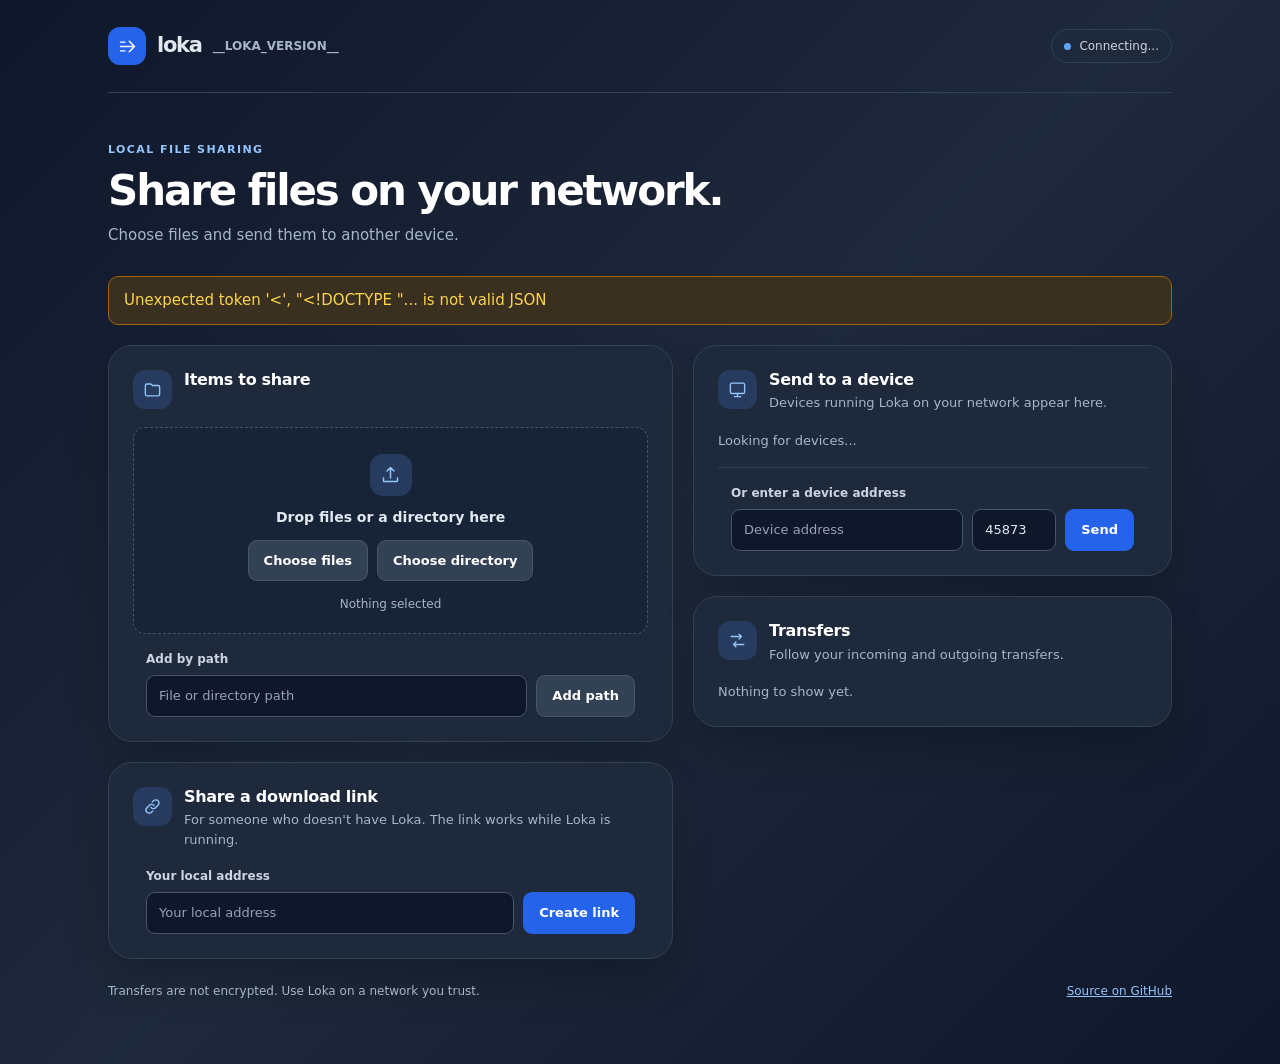
==== commit 1a2efe18: "refactor(ui): remove the browser picker switch The Python version settled on the desktop picker alon" ====
--- a/index.html
+++ b/index.html
@@ -16,9 +16,8 @@
 .intro{padding:49px 0 30px}.eyebrow{margin:0 0 8px;color:#93c5fd;font-size:11px;font-weight:750;letter-spacing:.13em;text-transform:uppercase}h1{margin:0;color:#fff;font-size:clamp(30px,4vw,42px);line-height:1.12;letter-spacing:-.05em;font-weight:700}.intro p:last-child{margin:10px 0 0;color:var(--muted);font-size:15px}
 .layout{display:grid;grid-template-columns:minmax(0,1.18fr) minmax(0,1fr);gap:20px;align-items:start}.column{display:grid;gap:20px}.card{min-width:0;background:#1e293b;border:1px solid #334155;border-radius:1.5rem;padding:24px;box-shadow:0 25px 50px -12px #0004}.card-heading{display:flex;align-items:flex-start;gap:12px;margin-bottom:18px}.section-icon{display:grid;place-items:center;flex:none;width:39px;height:39px;border-radius:12px;background:var(--soft);color:#93c5fd}.section-icon svg{width:19px;height:19px}.card-heading h2{margin:0;color:#fff;font-size:16px;line-height:1.3;letter-spacing:-.02em}.card-heading p{margin:3px 0 0;color:var(--muted);font-size:13px}
 .row{display:flex;gap:9px;align-items:center;flex-wrap:wrap}.row>*{min-width:0}input{background:#0f172a;border:1px solid #475569;border-radius:9px;color:var(--ink);padding:10px 12px;font:inherit;font-size:13px;flex:1;min-width:10rem}input::placeholder{color:#94a3b8}button,.button{border:1px solid transparent;border-radius:9px;background:var(--accent);color:#fff;padding:10px 15px;font:inherit;font-size:13px;font-weight:650;cursor:pointer;transition:background .15s,border-color .15s}button:hover,.button:hover{background:var(--accent-hover)}button.secondary,.button.secondary{background:#334155;color:#fff;border-color:#475569}button.secondary:hover,.button.secondary:hover{background:#475569;border-color:#64748b}button:disabled{opacity:.5;cursor:wait}:focus-visible,.button:focus-within{outline:3px solid #93c5fd;outline-offset:2px}
-.drop{border:1.5px dashed #475569;border-radius:12px;background:#172337;padding:26px 16px 12px;text-align:center;margin-bottom:16px}.drop.over{border-color:#60a5fa;background:#263b5d}.drop-icon{display:grid;place-items:center;width:42px;height:42px;margin:0 auto 11px;border-radius:13px;background:var(--soft);color:#93c5fd}.drop-title{margin:0;font-weight:650;font-size:14px}.drop .row{justify-content:center;margin-top:12px}
-.picker-footer{display:flex;align-items:center;justify-content:space-between;flex-wrap:wrap;gap:2px 12px;margin-top:10px;text-align:left}#selection{margin:0;color:var(--muted);font-size:12px}
-button.picker-mode{margin-inline-start:auto;margin-inline-end:-8px;min-height:32px;padding:4px 8px;border-radius:6px;background:transparent;color:var(--muted);font-size:12px;font-weight:600}button.picker-mode:hover{background:#26354a;color:var(--ink)}
+.drop{border:1.5px dashed #475569;border-radius:12px;background:#172337;padding:26px 16px 20px;text-align:center;margin-bottom:16px}.drop.over{border-color:#60a5fa;background:#263b5d}.drop-icon{display:grid;place-items:center;width:42px;height:42px;margin:0 auto 11px;border-radius:13px;background:var(--soft);color:#93c5fd}.drop-title{margin:0;font-weight:650;font-size:14px}.drop .row{justify-content:center;margin-top:12px}
+#selection{margin:14px 0 0;color:var(--muted);font-size:12px}
 .field-label{display:block;margin:0 var(--action-inset) 7px;font-size:12px;font-weight:650;color:#cbd5e1}.manual{margin-top:17px;padding-top:16px;border-top:1px solid #334155}.manual .row{align-items:stretch}#port{flex:0 1 84px;min-width:68px}#selected{padding:0 var(--action-inset);list-style:none;overflow-wrap:anywhere}#selected:empty{display:none}#selected li{display:flex;align-items:center;justify-content:space-between;gap:12px;padding:8px 0;border-bottom:1px solid #334155;font-size:13px}#selected button{flex:none;padding:5px 9px;font-size:12px}
 #peers>p,#transfers>p{margin:0;color:var(--muted);font-size:13px}.item{background:#33415580;border:1px solid #475569;border-radius:10px;padding:var(--row-padding);margin-top:10px;overflow-wrap:anywhere}.item strong{color:#fff}.item .row{justify-content:space-between}.item small,.muted,small{color:var(--muted)}.item button{margin-top:5px}.item .row button{margin-top:0}.notice{color:#fbbf24}progress{width:100%;height:.45rem;accent-color:#3b82f6}a{color:#93c5fd;overflow-wrap:anywhere}#message:empty,#incoming-error:empty{display:none}#message{margin-bottom:20px;padding:12px 15px;background:#3a3020;border:1px solid #a16207;border-radius:10px;color:#fcd34d;overflow-wrap:anywhere}.footer-note{margin:23px 0 0;color:#a6b5c9;font-size:12px}
 .action-row{padding-inline:var(--action-inset)}
@@ -44,8 +43,7 @@
 <section class="card choose-card"><div class="card-heading"><span class="section-icon" aria-hidden="true"><svg viewBox="0 0 24 24"><path d="M3 7a2 2 0 0 1 2-2h5l2 2h7a2 2 0 0 1 2 2v9a2 2 0 0 1-2 2H5a2 2 0 0 1-2-2z"/></svg></span><div><h2>Items to share</h2></div></div>
 <div class="drop" id="drop"><span class="drop-icon" aria-hidden="true"><svg viewBox="0 0 24 24"><path d="M12 16V4m-4 4 4-4 4 4M4 16v3a1 1 0 0 0 1 1h14a1 1 0 0 0 1-1v-3"/></svg></span><p class="drop-title">Drop files or a directory here</p>
 <div class="row"><button class="secondary" id="pick-files">Choose files</button><button class="secondary" id="pick-directory">Choose directory</button></div>
-<input id="browse-files" type="file" multiple hidden><input id="browse-directory" type="file" webkitdirectory multiple hidden>
-<div class="picker-footer"><p id="selection">Nothing selected</p><button type="button" class="picker-mode" id="picker-mode">Use browser picker</button></div></div>
+<p id="selection" role="status">Nothing selected</p></div>
 <label class="field-label" for="paths">Add by path</label><div class="row action-row"><input id="paths" placeholder="File or directory path"><button class="secondary" id="add-path">Add path</button></div><ul id="selected"></ul></section>
 <section class="card link-card"><div class="card-heading"><span class="section-icon" aria-hidden="true"><svg viewBox="0 0 24 24"><path d="M10 13a4 4 0 0 0 6 .5l3-3a4 4 0 0 0-5.7-5.7l-1.7 1.7M14 11a4 4 0 0 0-6-.5l-3 3a4 4 0 0 0 5.7 5.7l1.7-1.7"/></svg></span><div><h2>Share a download link</h2><p>For someone who doesn't have Loka. The link works while Loka is running.</p></div></div><label class="field-label" for="link-address">Your local address</label><div class="row action-row"><input id="link-address" placeholder="Your local address"><button id="share">Create link</button></div><div id="links"></div></section>
 </div><div class="column">
@@ -109,29 +107,15 @@
   const result = await api('/api/pick', {kind});
   return result.paths;
 }
-// The browser's picker works everywhere, but like a drop it gives only
-// copies, so the desktop picker is the default.
-let useBrowserPicker = false;
-function setPickerMode(browser) {
-  useBrowserPicker = browser;
-  $('picker-mode').textContent = browser ? 'Use desktop picker' : 'Use browser picker';
-}
-$('picker-mode').onclick = () => setPickerMode(!useBrowserPicker);
 for (const kind of ['files', 'directory']) {
-  const input = $('browse-' + kind);
-  input.onchange = () => { addFiles(input.files); input.value = ''; };
-  $('pick-' + kind).onclick = e => {
-    if (useBrowserPicker) return input.click();
-    return run(e.target, async () => {
-      try {
-        for (const path of await pick(kind)) selected.push({path, label: path});
-      } catch (error) {
-        setPickerMode(true);
-        throw Error(`${error.message}. Choose again to use the browser picker, or enter a path.`, {cause: error});
-      }
-      updateSelection();
-    });
-  };
+  $('pick-' + kind).onclick = e => run(e.target, async () => {
+    try {
+      for (const path of await pick(kind)) selected.push({path, label: path});
+    } catch (error) {
+      throw Error(`${error.message}. Drop files or a directory here, or enter a path.`, {cause: error});
+    }
+    updateSelection();
+  });
 }
 $('add-path').onclick=()=>{let path=$('paths').value.trim();if(path){selected.push({path,label:path});$('paths').value='';updateSelection()}};
 $('selected').onclick=e=>{if(e.target.dataset.remove!==undefined){selected.splice(Number(e.target.dataset.remove),1);updateSelection()}};
@@ -210,7 +194,7 @@
 $('incoming').addEventListener('cancel',e=>e.preventDefault());
 async function incomingAction(button,action){button.disabled=true;$('incoming-error').textContent='';try{await action();await refresh()}catch(e){$('incoming-error').textContent=e.message}finally{button.disabled=false}}
 $('choose-destination').onclick=e=>incomingAction(e.target,async()=>{let destination;try{[destination]=await pick('destination')}catch(error){throw Error(`${error.message}. Enter a destination path instead.`,{cause:error})}if(destination)$('destination').value=destination});
-$('accept-incoming').onclick=e=>incomingAction(e.target,async()=>{let destination=$('destination').value.trim();if(!destination)throw Error('Choose or enter a destination directory.');await api('/api/accept',{id:incomingId,destination})});
+$('accept-incoming').onclick=e=>incomingAction(e.target,async()=>{let destination=$('destination').value;if(!destination.trim())throw Error('Choose or enter a destination directory.');await api('/api/accept',{id:incomingId,destination})});
 $('decline-incoming').onclick=e=>incomingAction(e.target,()=>api('/api/cancel',{id:incomingId}));
 $('links').onclick=e=>{let button=e.target.closest('button[data-unshare]');if(button)run(button,async()=>{await api('/api/cancel',{id:button.dataset.unshare});button.closest('.item').remove()})};
 function renderPeers(data) {
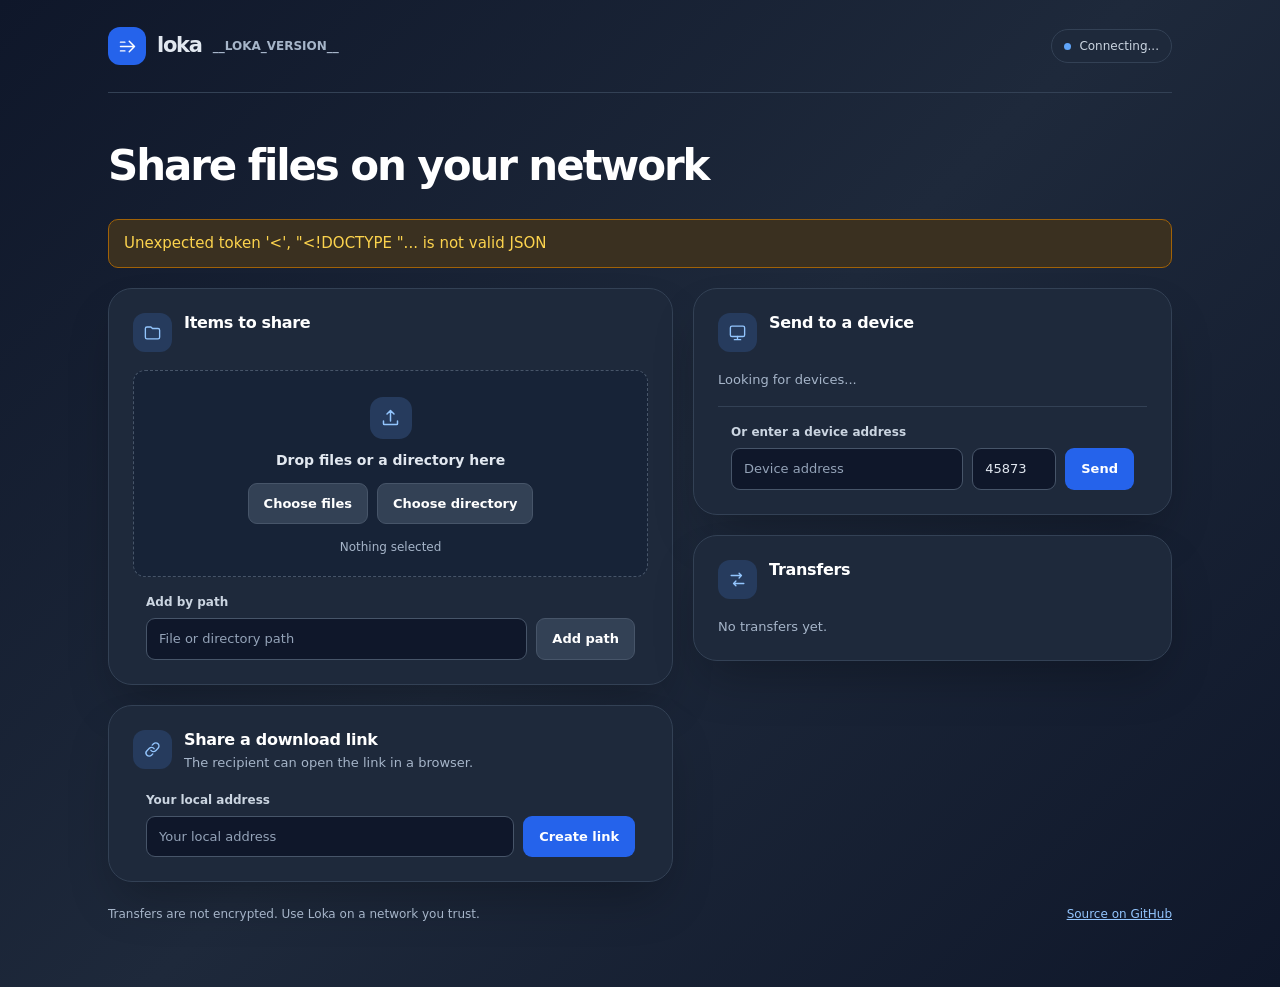
==== commit 2128b0b2: "docs: simplify the page and readme wording Follow the shorter wording of the Python version: the pag" ====
--- a/index.html
+++ b/index.html
@@ -13,7 +13,7 @@
 .brand{display:flex;align-items:center;gap:11px}.logo{display:grid;place-items:center;width:38px;height:38px;border-radius:12px;background:var(--accent);color:white}
 .logo svg,.section-icon svg,.drop-icon svg{width:21px;height:21px;fill:none;stroke:currentColor;stroke-width:1.7;stroke-linecap:round;stroke-linejoin:round}
 .brand-name{font-size:21px;letter-spacing:-.06em;font-weight:750}.brand-version{color:var(--muted);font-size:12px;font-weight:600}.device-badge{display:flex;align-items:center;gap:8px;background:#1e293b;border:1px solid var(--line);border-radius:99px;padding:7px 12px;font-size:12px;color:#cbd5e1;overflow-wrap:anywhere}.device-badge:before{content:"";width:7px;height:7px;flex:none;border-radius:50%;background:#60a5fa}
-.intro{padding:49px 0 30px}.eyebrow{margin:0 0 8px;color:#93c5fd;font-size:11px;font-weight:750;letter-spacing:.13em;text-transform:uppercase}h1{margin:0;color:#fff;font-size:clamp(30px,4vw,42px);line-height:1.12;letter-spacing:-.05em;font-weight:700}.intro p:last-child{margin:10px 0 0;color:var(--muted);font-size:15px}
+.intro{padding:49px 0 30px}h1{margin:0;color:#fff;font-size:clamp(30px,4vw,42px);line-height:1.12;letter-spacing:-.05em;font-weight:700}
 .layout{display:grid;grid-template-columns:minmax(0,1.18fr) minmax(0,1fr);gap:20px;align-items:start}.column{display:grid;gap:20px}.card{min-width:0;background:#1e293b;border:1px solid #334155;border-radius:1.5rem;padding:24px;box-shadow:0 25px 50px -12px #0004}.card-heading{display:flex;align-items:flex-start;gap:12px;margin-bottom:18px}.section-icon{display:grid;place-items:center;flex:none;width:39px;height:39px;border-radius:12px;background:var(--soft);color:#93c5fd}.section-icon svg{width:19px;height:19px}.card-heading h2{margin:0;color:#fff;font-size:16px;line-height:1.3;letter-spacing:-.02em}.card-heading p{margin:3px 0 0;color:var(--muted);font-size:13px}
 .row{display:flex;gap:9px;align-items:center;flex-wrap:wrap}.row>*{min-width:0}input{background:#0f172a;border:1px solid #475569;border-radius:9px;color:var(--ink);padding:10px 12px;font:inherit;font-size:13px;flex:1;min-width:10rem}input::placeholder{color:#94a3b8}button,.button{border:1px solid transparent;border-radius:9px;background:var(--accent);color:#fff;padding:10px 15px;font:inherit;font-size:13px;font-weight:650;cursor:pointer;transition:background .15s,border-color .15s}button:hover,.button:hover{background:var(--accent-hover)}button.secondary,.button.secondary{background:#334155;color:#fff;border-color:#475569}button.secondary:hover,.button.secondary:hover{background:#475569;border-color:#64748b}button:disabled{opacity:.5;cursor:wait}:focus-visible,.button:focus-within{outline:3px solid #93c5fd;outline-offset:2px}
 .drop{border:1.5px dashed #475569;border-radius:12px;background:#172337;padding:26px 16px 20px;text-align:center;margin-bottom:16px}.drop.over{border-color:#60a5fa;background:#263b5d}.drop-icon{display:grid;place-items:center;width:42px;height:42px;margin:0 auto 11px;border-radius:13px;background:var(--soft);color:#93c5fd}.drop-title{margin:0;font-weight:650;font-size:14px}.drop .row{justify-content:center;margin-top:12px}
@@ -37,7 +37,7 @@
 </head>
 <body><main>
 <header><div class="brand"><span class="logo" aria-hidden="true"><svg viewBox="0 0 24 24"><path d="M4 12h16M14 6l6 6-6 6M4 7h5M4 17h5"/></svg></span><span class="brand-name">loka</span><span class="brand-version">__LOKA_VERSION__</span></div><span class="device-badge" id="hostname">Connecting...</span></header>
-<div class="intro"><p class="eyebrow">Local file sharing</p><h1>Share files on your network.</h1><p>Choose files and send them to another device.</p></div>
+<div class="intro"><h1>Share files on your network</h1></div>
 <div id="message" role="status"></div>
 <div class="layout"><div class="column">
 <section class="card choose-card"><div class="card-heading"><span class="section-icon" aria-hidden="true"><svg viewBox="0 0 24 24"><path d="M3 7a2 2 0 0 1 2-2h5l2 2h7a2 2 0 0 1 2 2v9a2 2 0 0 1-2 2H5a2 2 0 0 1-2-2z"/></svg></span><div><h2>Items to share</h2></div></div>
@@ -45,10 +45,10 @@
 <div class="row"><button class="secondary" id="pick-files">Choose files</button><button class="secondary" id="pick-directory">Choose directory</button></div>
 <p id="selection" role="status">Nothing selected</p></div>
 <label class="field-label" for="paths">Add by path</label><div class="row action-row"><input id="paths" placeholder="File or directory path"><button class="secondary" id="add-path">Add path</button></div><ul id="selected"></ul></section>
-<section class="card link-card"><div class="card-heading"><span class="section-icon" aria-hidden="true"><svg viewBox="0 0 24 24"><path d="M10 13a4 4 0 0 0 6 .5l3-3a4 4 0 0 0-5.7-5.7l-1.7 1.7M14 11a4 4 0 0 0-6-.5l-3 3a4 4 0 0 0 5.7 5.7l1.7-1.7"/></svg></span><div><h2>Share a download link</h2><p>For someone who doesn't have Loka. The link works while Loka is running.</p></div></div><label class="field-label" for="link-address">Your local address</label><div class="row action-row"><input id="link-address" placeholder="Your local address"><button id="share">Create link</button></div><div id="links"></div></section>
+<section class="card link-card"><div class="card-heading"><span class="section-icon" aria-hidden="true"><svg viewBox="0 0 24 24"><path d="M10 13a4 4 0 0 0 6 .5l3-3a4 4 0 0 0-5.7-5.7l-1.7 1.7M14 11a4 4 0 0 0-6-.5l-3 3a4 4 0 0 0 5.7 5.7l1.7-1.7"/></svg></span><div><h2>Share a download link</h2><p>The recipient can open the link in a browser.</p></div></div><label class="field-label" for="link-address">Your local address</label><div class="row action-row"><input id="link-address" placeholder="Your local address"><button id="share">Create link</button></div><div id="links"></div></section>
 </div><div class="column">
-<section class="card device-card"><div class="card-heading"><span class="section-icon" aria-hidden="true"><svg viewBox="0 0 24 24"><rect x="3" y="4" width="18" height="13" rx="2"/><path d="M8 21h8M12 17v4"/></svg></span><div><h2>Send to a device</h2><p>Devices running Loka on your network appear here.</p></div></div><div id="peers"><p>Looking for devices...</p></div><div class="manual"><label class="field-label" for="address">Or enter a device address</label><div class="row action-row"><input id="address" placeholder="Device address"><input id="port" value="45873" aria-label="Device port"><button id="send">Send</button></div></div></section>
-<section class="card transfers-card"><div class="card-heading"><span class="section-icon" aria-hidden="true"><svg viewBox="0 0 24 24"><path d="M4 7h13m-3-3 3 3-3 3M20 17H7m3-3-3 3 3 3"/></svg></span><div><h2>Transfers</h2><p>Follow your incoming and outgoing transfers.</p></div></div><div id="transfers"><p>Nothing to show yet.</p></div></section>
+<section class="card device-card"><div class="card-heading"><span class="section-icon" aria-hidden="true"><svg viewBox="0 0 24 24"><rect x="3" y="4" width="18" height="13" rx="2"/><path d="M8 21h8M12 17v4"/></svg></span><div><h2>Send to a device</h2></div></div><div id="peers"><p>Looking for devices...</p></div><div class="manual"><label class="field-label" for="address">Or enter a device address</label><div class="row action-row"><input id="address" placeholder="Device address"><input id="port" value="45873" aria-label="Device port"><button id="send">Send</button></div></div></section>
+<section class="card transfers-card"><div class="card-heading"><span class="section-icon" aria-hidden="true"><svg viewBox="0 0 24 24"><path d="M4 7h13m-3-3 3 3-3 3M20 17H7m3-3-3 3 3 3"/></svg></span><div><h2>Transfers</h2></div></div><div id="transfers"><p>No transfers yet.</p></div></section>
 </div></div><footer class="footer-note"><p>Transfers are not encrypted. Use Loka on a network you trust.</p><a href="https://github.com/sprytnyk/loka">Source on GitHub</a></footer>
 </main>
 <dialog id="incoming" aria-labelledby="incoming-title">
@@ -167,7 +167,7 @@
     const group = item.group ?? item;
     const first = !sessions.has(group);
     if (first) sessions.set(group, crypto.randomUUID().replaceAll('-', ''));
-    message(`Preparing ${item.label}…`);
+    message(`Copying ${item.label}…`);
     const headers = {
       'X-Loka-Key': key,
       'X-Upload-Session': sessions.get(group),
@@ -201,7 +201,7 @@
   const list = $('peers');
   const markup = data.peers.length
     ? data.peers.map(peer => `<div class="item row"><span><strong>${escapeHtml(peer.name)}</strong><br><small>${escapeHtml(peer.host)}</small></span><button data-host="${escapeHtml(peer.host)}" data-port="${peer.port}">Send</button></div>`).join('')
-    : `<p>${escapeHtml(data.discovery_error || 'No devices found yet. You can enter an address below.')}</p>`;
+    : `<p>${escapeHtml(data.discovery_error || 'No devices found. Enter an address below.')}</p>`;
   if (markup === renderedPeers) return;
   const active = document.activeElement;
   const focused = list.contains(active) ? active.dataset : null;
@@ -226,7 +226,7 @@
 function renderTransfers(transfers) {
   const list = $('transfers');
   if (!transfers.length) {
-    if (!list.firstElementChild?.matches('p')) list.innerHTML = '<p>Nothing to show yet.</p>';
+    if (!list.firstElementChild?.matches('p')) list.innerHTML = '<p>No transfers yet.</p>';
     return;
   }
   if (list.firstElementChild?.matches('p')) list.firstElementChild.remove();
